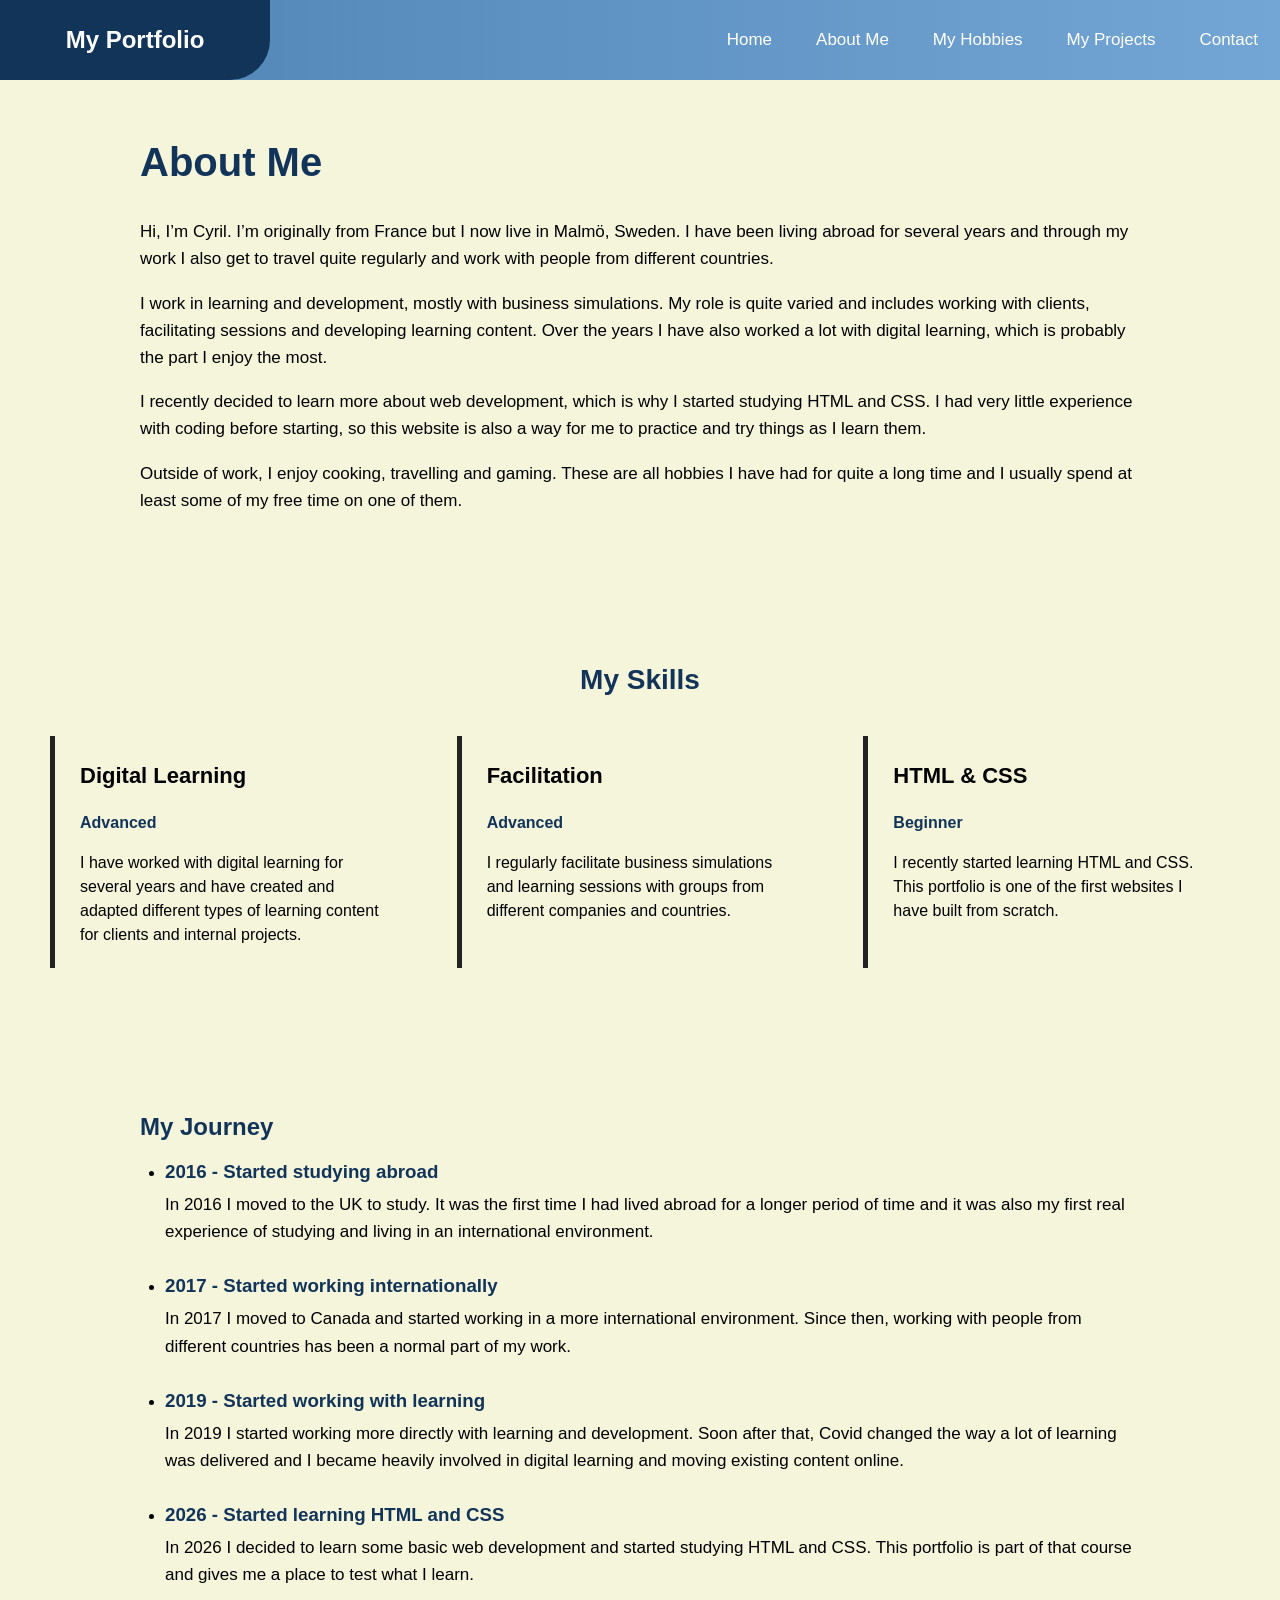
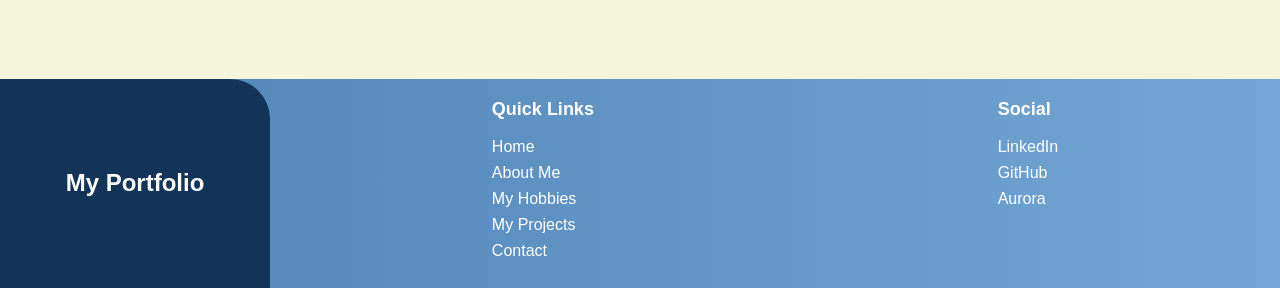
==== pages/about.html @ e79a6434 "Initial portfolio" ====
<!DOCTYPE html>
<html lang="en">

<head>
    <meta charset="UTF-8">
    <meta name="viewport" content="width=device-width, initial-scale=1.0">
    <title>About Me - Cyril's Portfolio</title>
    <link rel="stylesheet" href="../style.css">
</head>

<body>
    <header>
        <nav class="navigation-bar">
            <div class="navigation-title">
                My Portfolio
            </div>

            <div class="navigation-links">
                <a href="../index.html">Home</a>
                <a href="about.html">About Me</a>
                <a href="hobbies.html">My Hobbies</a>
                <a href="projects.html">My Projects</a>
                <a href="contact.html">Contact</a>
            </div>

        </nav>

    </header>


    <main>

        <section class="text-section">

            <div class="content-text">
            <h1>About Me</h1>
            <p>Hi, I’m Cyril. I’m originally from France but I now live in Malmö, Sweden. I have been living abroad for several years and through my work I also get to travel quite regularly and work with people from different countries.</p>
            <p>I work in learning and development, mostly with business simulations. My role is quite varied and includes working with clients, facilitating sessions and developing learning content. Over the years I have also worked a lot with digital learning, which is probably the part I enjoy the most.</p>
            <p>I recently decided to learn more about web development, which is why I started studying HTML and CSS. I had very little experience with coding before starting, so this website is also a way for me to practice and try things as I learn them.</p>
            <p>Outside of work, I enjoy cooking, travelling and gaming. These are all hobbies I have had for quite a long time and I usually spend at least some of my free time on one of them.</p>
            </div>

        </section>


        <section class="side-text-general">

            <h2>My Skills</h2>

            <div class="side-text">
                <div class="info-box">
                    <h3>Digital Learning</h3>
                    <p class="skill-level">Advanced</p>
                    <p>I have worked with digital learning for several years and have created and adapted different types of learning content for clients and internal projects.</p>
                </div>
                <div class="info-box">
                    <h3>Facilitation</h3>
                    <p class="skill-level">Advanced</p>
                    <p>I regularly facilitate business simulations and learning sessions with groups from different companies and countries.</p>
                </div>

                <div class="info-box">
                    <h3>HTML & CSS</h3>
                    <p class="skill-level">Beginner</p>
                    <p>I recently started learning HTML and CSS. This portfolio is one of the first websites I have built from scratch.</p>
                </div></div>
        </section>


        <section class="text-section">
            <div class="content-text">
            <h2>My Journey</h2>
            <ul class="content-list">
                <li><h3>2016 - Started studying abroad</h3>
                    <p>In 2016 I moved to the UK to study. It was the first time I had lived abroad for a longer period of time and it was also my first real experience of studying and living in an international environment.</p>
                </li>

                <li><h3>2017 - Started working internationally</h3>
                    <p>In 2017 I moved to Canada and started working in a more international environment. Since then, working with people from different countries has been a normal part of my work.</p>
                </li>

                <li><h3>2019 - Started working with learning</h3>
                    <p>In 2019 I started working more directly with learning and development. Soon after that, Covid changed the way a lot of learning was delivered and I became heavily involved in digital learning and moving existing content online.</p>
                </li>

                <li><h3>2026 - Started learning HTML and CSS</h3>
                    <p>In 2026 I decided to learn some basic web development and started studying HTML and CSS. This portfolio is part of that course and gives me a place to test what I learn.</p>
                </li>
            </ul>
            </div>
        </section>
    </main>


    <footer class="page-footer">

        <div class="footer-title">
            My Portfolio
        </div>

        <div class="footer-content">

            <div class="footer-navigation">

                <p>Quick Links</p>

                <a href="../index.html">Home</a>
                <a href="about.html">About Me</a>
                <a href="hobbies.html">My Hobbies</a>
                <a href="projects.html">My Projects</a>
                <a href="contact.html">Contact</a>

            </div>



            <div class="footer-social">

                <p>Social</p>

                <a href="">LinkedIn</a>
                <a href="">GitHub</a>
                <a href="">Aurora</a>

            </div>

        </div>

    </footer>

</body>

</html>
---- style.css ----
/* General rules for the website */

body {
    margin: 0;
    padding-top: 80px;
    background-color: beige;
    font-family: Verdana, Arial, sans-serif;
    min-height: 100vh;   /* Keep the footer at the bottom */
    display: flex;
    flex-direction: column;
}

main {
    flex: 1;
}


/* Rules for the navigation bar*/

.navigation-bar {
    display: flex;
    height: 80px;
    background: linear-gradient(to right, #4f83b5, #73a6d4);
    position: fixed;
    top: 0;
    left: 0;
    right: 0;
}
.navigation-title {
    display: flex;
    align-items: center;
    justify-content: center;
    background-color: #123458;
    color: white;
    font-size: 24px;
    font-weight: bold;
    width: 270px;
    border-radius: 0 0 40px 0;
}
.navigation-links {
    display: flex;
    margin-left: auto;
}
.navigation-links a {
    display: flex;
    align-items: center;
    color: white;
    text-decoration: none;
    padding: 0 22px;
    font-size: 17px;
}
   


.navigation-links a:hover {
    background-color: #123458;
}

.navigation-links a:focus {
    outline: 3px solid black;
}








/* Content with text and image next to each other */

.content-section {
    display: flex;
    align-items: center;
    gap: 50px;
    padding: 60px 50px;
}

.content-text {
    flex: 1;
}

.content-text h1 {
    font-size: 40px;
    margin-top: 0;
    color: #123458;
}

.content-text h2 {
    font-size: 24px;
    margin-top: 35px;
    color: #123458;
}

.content-text p {
    font-size: 17px;
    line-height: 1.6;
}


/* Images rules */

.content-image {
    flex: 1;
    display: flex;
    justify-content: center;
}

.content-image img {
    width: 350px;
    max-width: 100%;
    height: auto;
    border: 7px solid rgb(41, 4, 4);
    border-radius: 35px;
    box-shadow: 0 6px 12px #7a7a7a;
}


/* Text blocks without images */

.text-section {
    max-width: 1000px;
    margin: auto;
    padding: 60px 50px;
}

/* rules for links inside text */

.text-link {
    color: #123458;
    font-weight: bold;
}

.text-link:hover {
    color: #4f83b5;
}

.text-link:focus {
    outline: 3px solid #222222;
}


/* Rules for text side to side */

.side-text-general {
    padding: 50px;
}

.side-text-general h2 {
    text-align: center;
    font-size: 28px;
    color: #123458;
    margin-bottom: 40px;
}


.side-text {
    display: flex;
    gap: 40px;
}


/* boxes in the text side to side */

.info-box {
    flex: 1;
    padding: 5px 25px;
    border-left: 5px solid #222222;
}

.info-box h3 {
    font-size: 22px;
}

.info-box h3 a {
    color: #123458;
    text-decoration: none;
}

.info-box h3 a:hover {
    color: #4f83b5;
}

.info-box h3 a:focus {
    outline: 3px solid #222222;
}

.info-box p {
    font-size: 16px;
    line-height: 1.5;
}


/* Rule for the skill level (advanced beginner in about me) */

.skill-level {
    font-weight: bold;
    color: #123458;
}


/* Rules for the list in about me */

.content-list {
    padding-left: 25px;
}

.content-list li {
    margin-bottom: 30px;
}

.content-list h3 {
    color: #123458;
    margin-bottom: 8px;
}

.content-list p {
    margin-top: 0;
}


/* Contact form rules (to be finished) */

.form-section {
    max-width: 700px;
    margin: auto;
    padding: 50px
}

.contact-form {
    display: flex;
    flex-direction: column;
    gap: 20px;
}

.form-group {
    display: flex;
    flex-direction: column;
}

.form-group label {
    font-weight: bold;
    margin-bottom: 7px;
    color: black;
}

.form-group input {
    padding: 10px;
    font-family: Verdana, Arial, sans-serif;
    font-size: 16px;
    border: 2px solid #4f83b5;
    border-radius: 5px;
}

.form-group:focus{
    outline: 3px solid #123458;
}

.contact-form button {

    padding: 12px;
    background-color: #123458;
    color: white;
    border: none;
    border-radius: 5px;
    font-size: 16px;}






/* Footer */

.page-footer {
    display: flex;
    background: linear-gradient(to right, #4f83b5, #73a6d4);
}

.footer-title {
    display: flex;
    align-items: center;
    justify-content: center;
    background-color: #123458;
    color: white;
    font-size: 24px;
    font-weight: bold;
    width: 270px;
    border-radius: 0 40px 0 0;
}

.footer-content {
    display: flex;
    justify-content: space-around;
    flex: 1;
    padding: 20px;
}

.footer-navigation,
.footer-social {
    display: flex;              
    flex-direction: column;
}

.footer-content p {
    color: white;
    font-size: 18px;
    font-weight: bold;
    margin-top: 0;
}

.footer-content a {
    color: white;
    text-decoration: none;
    margin-bottom: 8px;
}

.footer-content a:hover {
    text-decoration: underline;
}

.footer-content a:focus {
    outline: 3px solid #222222;
}



@media (max-width: 1000px) {

    body {
        padding-top: 80px;
    }




    /* Rules for the content on tablet */

    .content-section {
        flex-direction: column;
        gap: 25px;
        padding: 35px 20px;
    }

   

    .content-text h1 {
        font-size: 32px;
    }

     .navigation-links a {
        padding: 15px;
        font-size: 16px;
    }







    .side-text {
        flex-direction: column;
        gap: 30px;
    }








    /* Footer on tablet turn vertical */

    .page-footer {
        flex-direction: column;
    }

    .footer-title {
        padding: 20px;
        width: 100%;
        border-radius: 0;
    }

    .footer-content {
        flex-direction: column;
    }


}








/* Phone rules */

@media (max-width: 700px) {

    body {
        padding-top: 0;
    }


    /* Navigation bar for phones turned vertical */

    .navigation-bar {
        position: static;
        height: auto;
        flex-direction: column;
    }

    .navigation-title {
        padding: 20px;
        width: 100%;
        border-radius: 0;
    }

    .navigation-links {
        margin-left: 0;
        flex-direction: column;
    }

    .navigation-links a {
        padding: 15px;
        font-size: 16px;
    }


    /* Rules for the content on phones */

    .content-section {
        flex-direction: column;
        gap: 25px;
        padding: 35px 20px;
    }

   

    .content-text h1 {
        font-size: 32px;
    }







    .side-text {
        flex-direction: column;
        gap: 30px;
    }








    /* Footer on phone turn vertical */

    .page-footer {
        flex-direction: column;
    }

    .footer-title {
        padding: 20px;
        width: 100%;
        border-radius: 0;
    }

    .footer-content {
        flex-direction: column;
    }


}
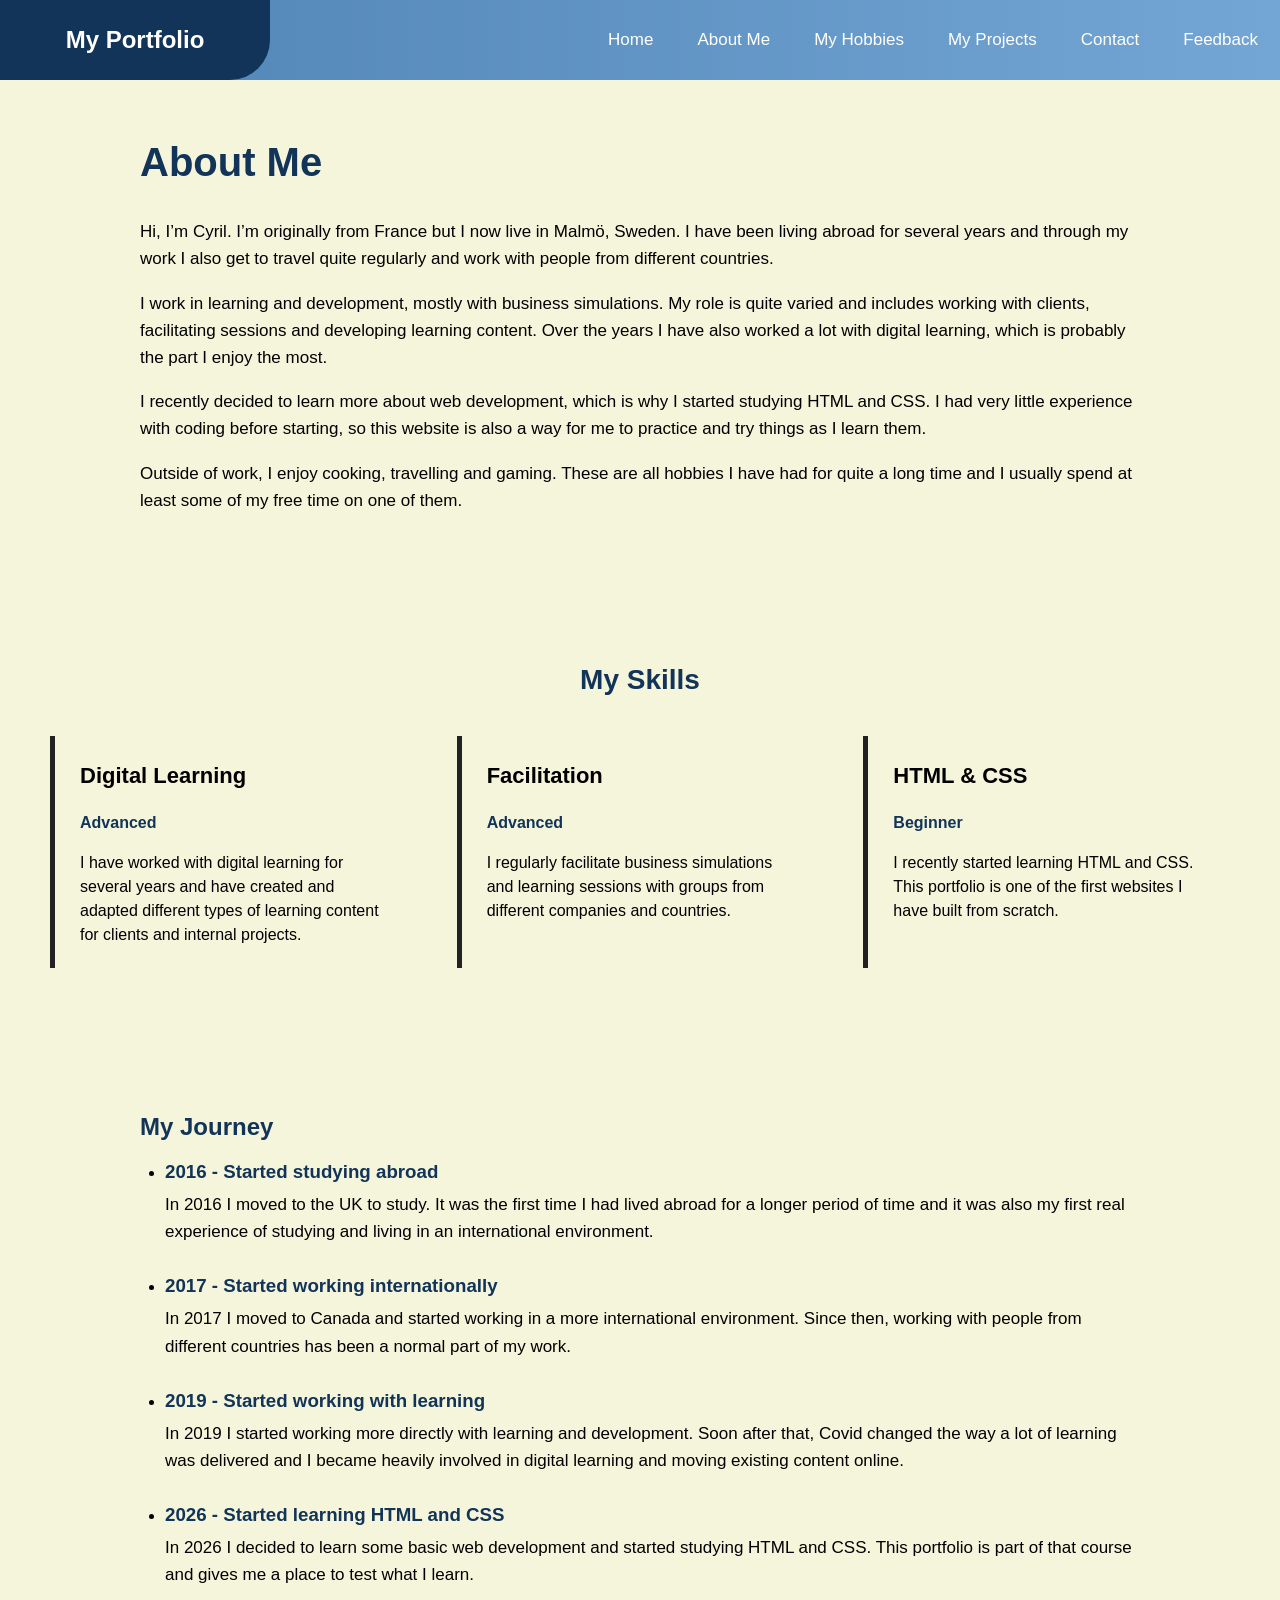
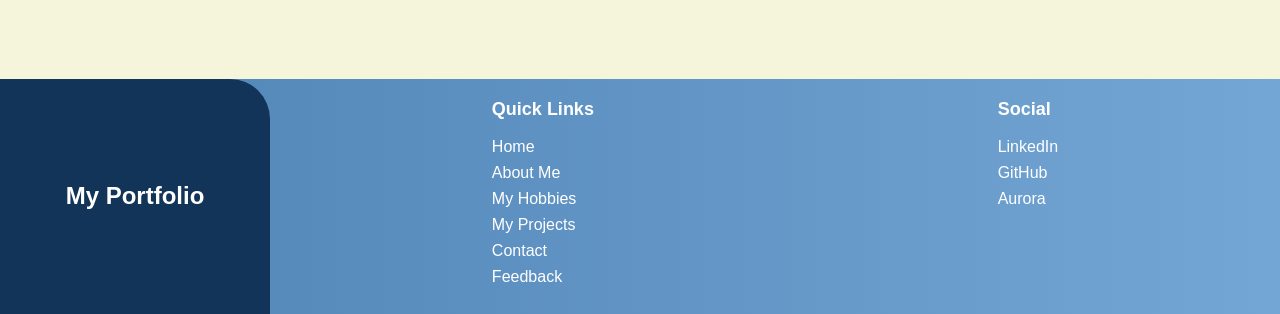
==== commit d66b5c70: "Add feedback page, its navigation and footer and update all site links" ====
--- a/pages/about.html
+++ b/pages/about.html
@@ -21,6 +21,7 @@
                 <a href="hobbies.html">My Hobbies</a>
                 <a href="projects.html">My Projects</a>
                 <a href="contact.html">Contact</a>
+                <a href="feedback.html">Feedback</a>
             </div>
 
         </nav>
@@ -109,6 +110,7 @@
                 <a href="hobbies.html">My Hobbies</a>
                 <a href="projects.html">My Projects</a>
                 <a href="contact.html">Contact</a>
+                <a href="feedback.html">Feedback</a>
 
             </div>
 
